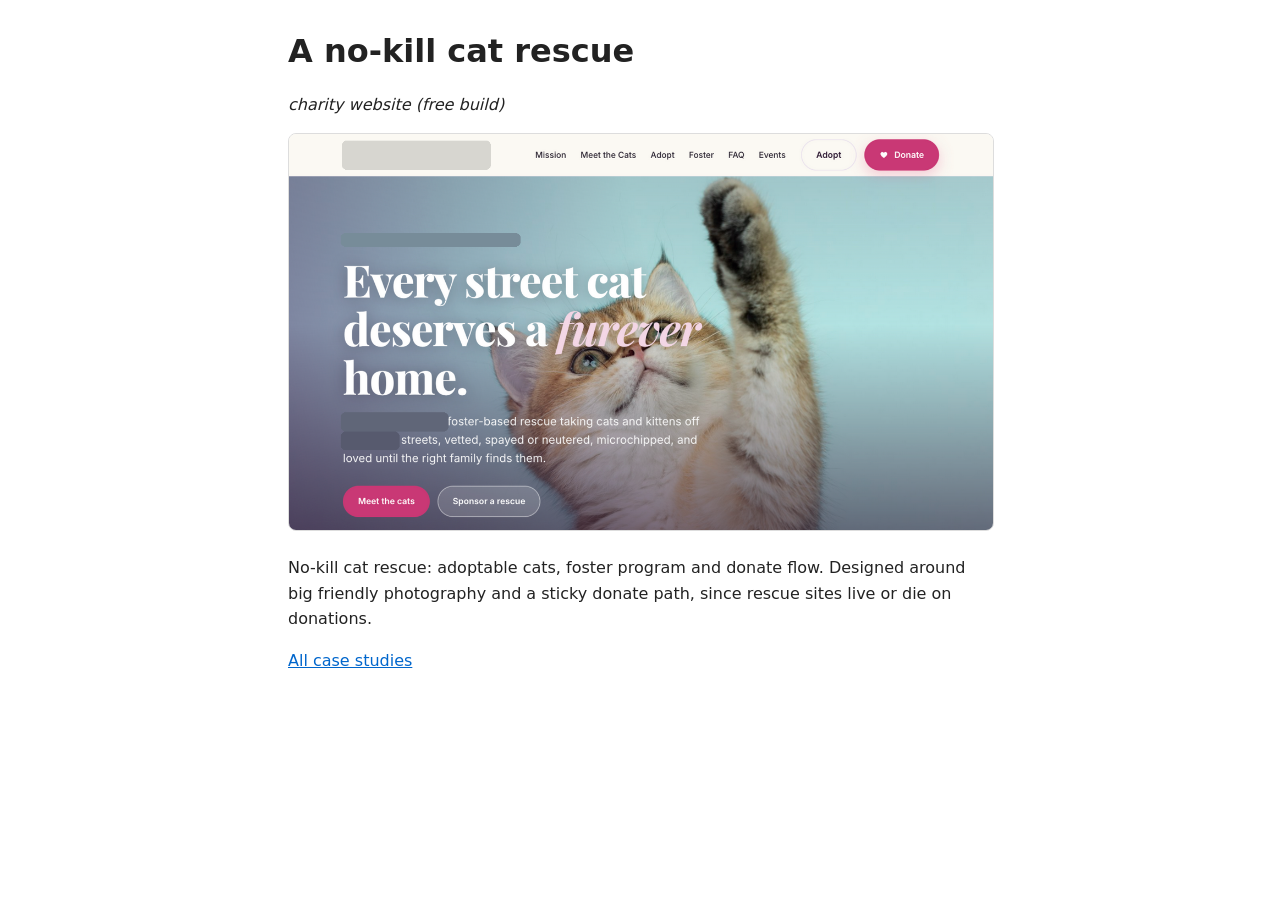
==== cat-rescue.html @ e1ff12c3 "Redeploy from the cleaned studio dist (no organization names or places)" ====
<!doctype html>
<html lang="en"><head><meta charset="utf-8"><meta name="viewport" content="width=device-width,initial-scale=1">
<title>A no-kill cat rescue</title><style>body{font:16px/1.6 -apple-system,system-ui,sans-serif;max-width:44rem;margin:2rem auto;padding:0 1rem;color:#222}img{max-width:100%;border-radius:8px;border:1px solid #ddd}a{color:#06c}h1,h2{line-height:1.2}li{margin:.3rem 0}</style></head>
<body><h1>A no-kill cat rescue</h1><p><em>charity website (free build)</em></p>
<img src="screenshots/cat-rescue.png" alt="A no-kill cat rescue screenshot"><p>No-kill cat rescue: adoptable cats, foster program and donate flow. Designed around big friendly photography and a sticky donate path, since rescue sites live or die on donations.</p><p><a href="index.html">All case studies</a></p></body></html>
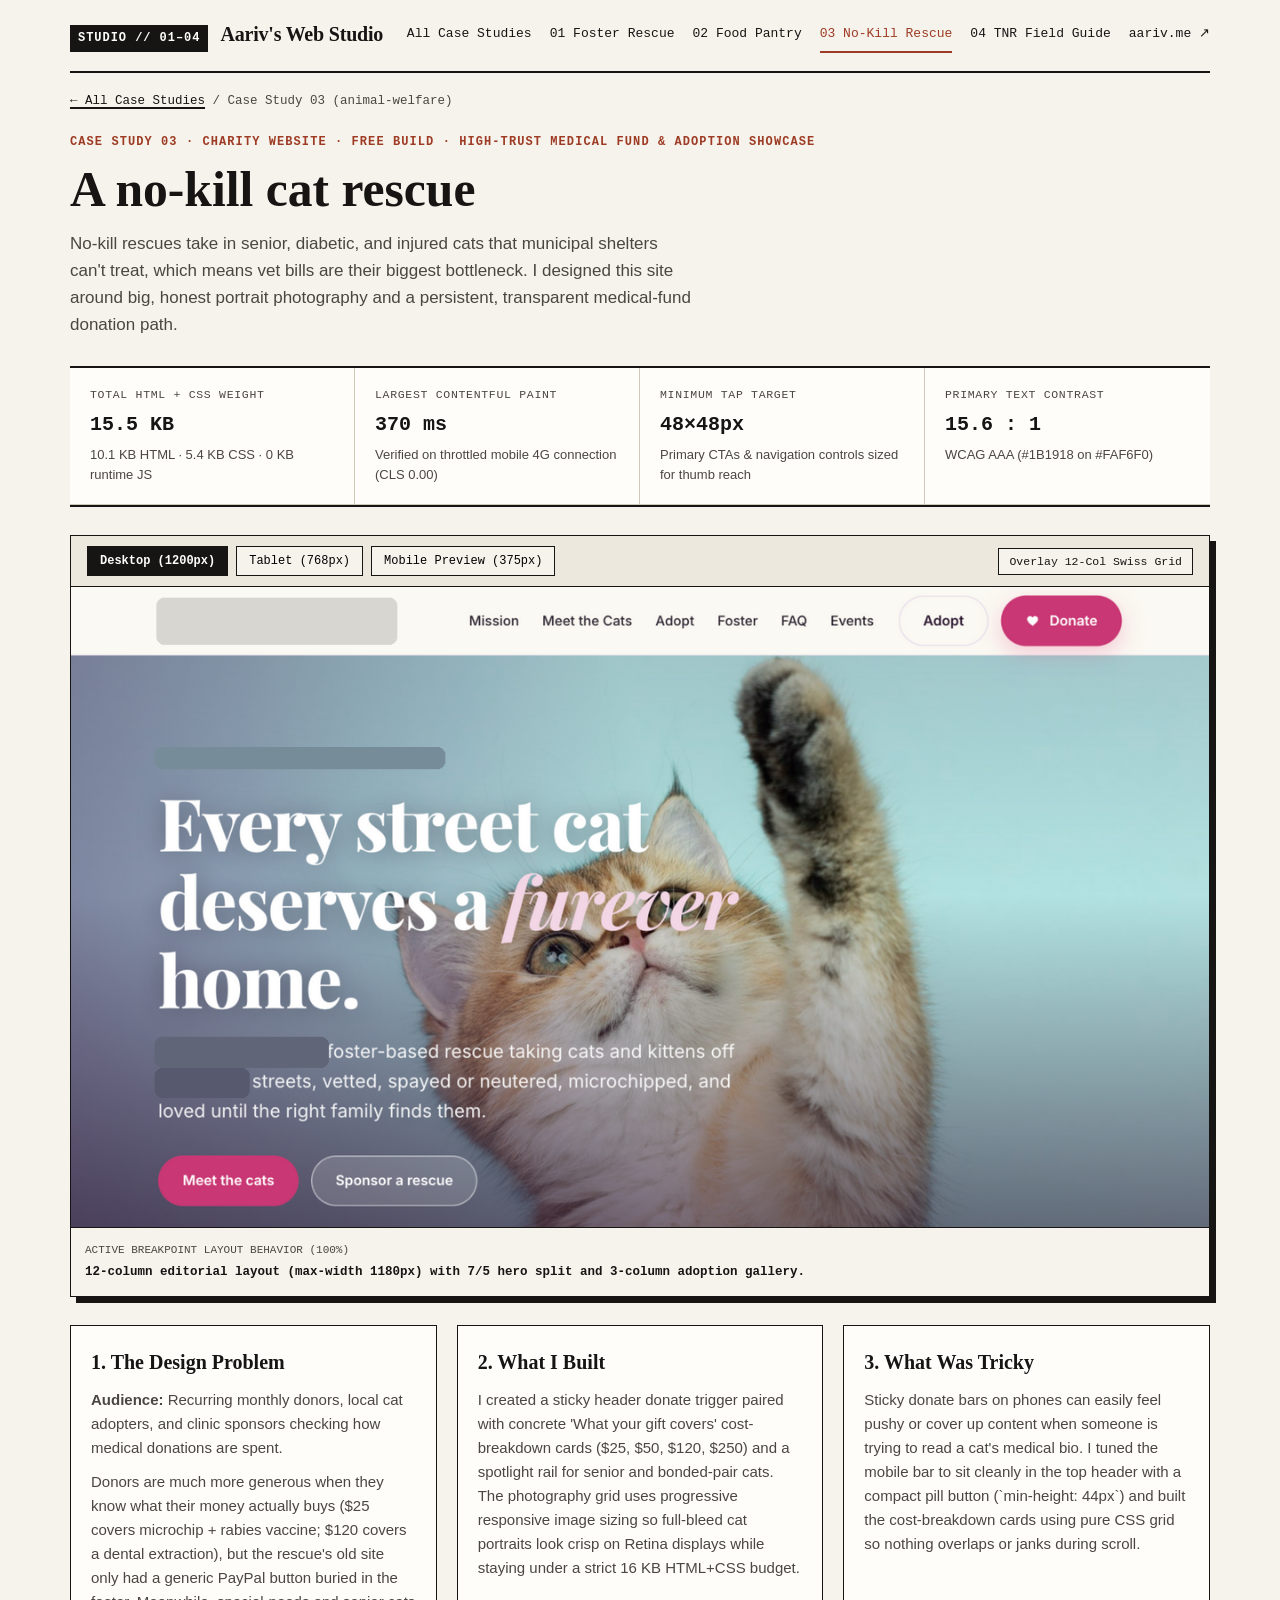
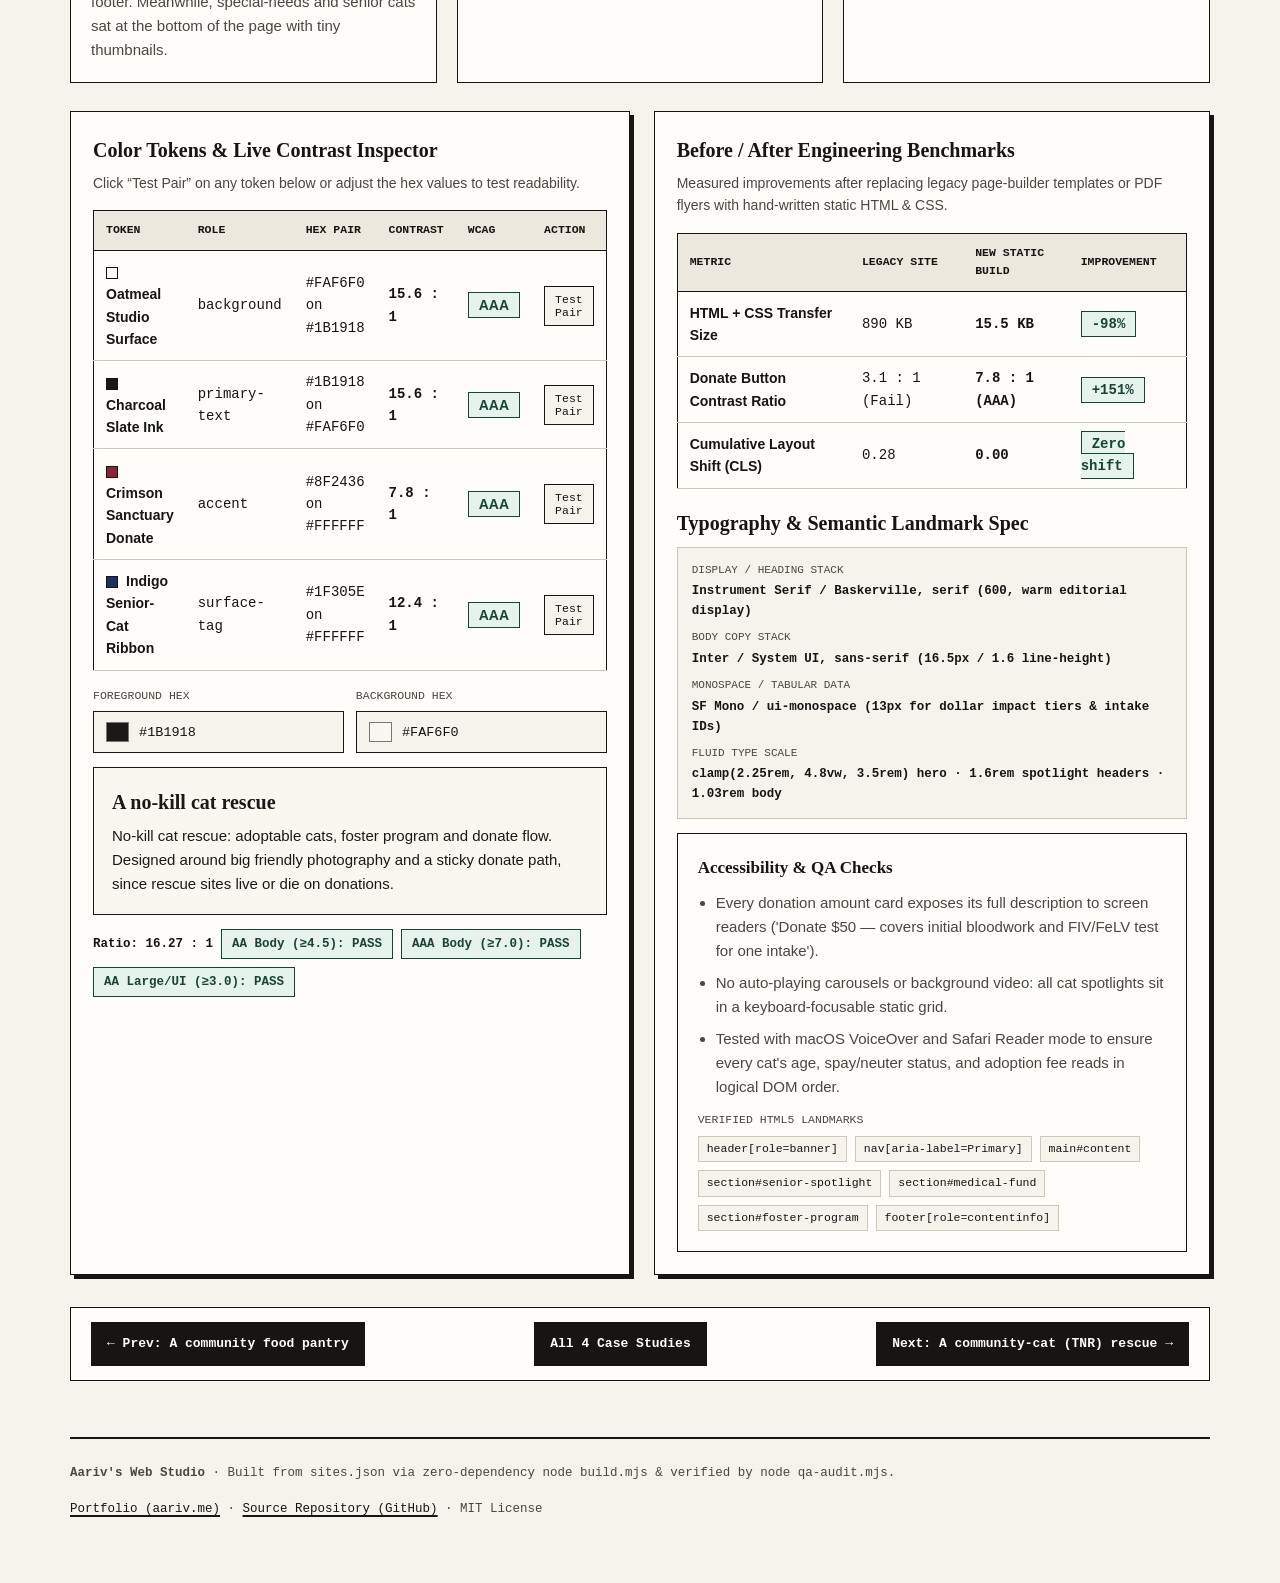
==== commit ee80cf7a: "Publish revamped case studies, Swiss editorial stylesheet, and interactive WCAG/viewport workbench" ====
--- a/cat-rescue.html
+++ b/cat-rescue.html
@@ -1,5 +1,253 @@
 <!doctype html>
-<html lang="en"><head><meta charset="utf-8"><meta name="viewport" content="width=device-width,initial-scale=1">
-<title>A no-kill cat rescue</title><style>body{font:16px/1.6 -apple-system,system-ui,sans-serif;max-width:44rem;margin:2rem auto;padding:0 1rem;color:#222}img{max-width:100%;border-radius:8px;border:1px solid #ddd}a{color:#06c}h1,h2{line-height:1.2}li{margin:.3rem 0}</style></head>
-<body><h1>A no-kill cat rescue</h1><p><em>charity website (free build)</em></p>
-<img src="screenshots/cat-rescue.png" alt="A no-kill cat rescue screenshot"><p>No-kill cat rescue: adoptable cats, foster program and donate flow. Designed around big friendly photography and a sticky donate path, since rescue sites live or die on donations.</p><p><a href="index.html">All case studies</a></p></body></html>+<html lang="en">
+<head>
+  <meta charset="utf-8">
+  <meta name="viewport" content="width=device-width,initial-scale=1">
+  <title>A no-kill cat rescue — Case Study 03 · Aariv's Web Studio</title>
+  <meta name="description" content="No-kill rescues take in senior, diabetic, and injured cats that municipal shelters can't treat, which means vet bills are their biggest bottleneck. I designed this site around big, honest portrait photography and a persistent, transparent medical-fund donation path.">
+  <link rel="stylesheet" href="styles.css">
+</head>
+<body>
+  <div class="shell">
+    <a class="skip-link" href="#content">Skip to main content</a>
+<header class="masthead" role="banner">
+  <a class="brand" href="index.html">
+    <span class="brand-mark">STUDIO // 01–04</span>
+    <span class="brand-name">Aariv's Web Studio</span>
+  </a>
+  <nav class="masthead-nav" aria-label="Primary">
+    <a href="index.html">All Case Studies</a>
+    <a href="foster-cat-rescue.html">01 Foster Rescue</a>
+    <a href="food-pantry.html">02 Food Pantry</a>
+    <a href="cat-rescue.html" aria-current="page">03 No-Kill Rescue</a>
+    <a href="community-cat-rescue.html">04 TNR Field Guide</a>
+    <a href="https://aariv.me">aariv.me ↗</a>
+  </nav>
+</header>
+    <main id="content">
+      <p class="breadcrumb"><a href="index.html">← All Case Studies</a> / Case Study 03 (animal-welfare)</p>
+
+      <header class="case-detail-hero">
+        <p class="eyebrow">Case Study 03 · Charity website · Free build · High-trust medical fund &amp; adoption showcase</p>
+        <h1>A no-kill cat rescue</h1>
+        <p class="hero-lead">No-kill rescues take in senior, diabetic, and injured cats that municipal shelters can't treat, which means vet bills are their biggest bottleneck. I designed this site around big, honest portrait photography and a persistent, transparent medical-fund donation path.</p>
+      </header>
+
+      <section class="standards-grid" aria-label="Case study performance metrics">
+        <div class="standard-cell">
+          <div class="standard-label">Total HTML + CSS Weight</div>
+          <div class="standard-value">15.5 KB</div>
+          <div class="standard-detail">10.1 KB HTML · 5.4 KB CSS · 0 KB runtime JS</div>
+        </div>
+        <div class="standard-cell">
+          <div class="standard-label">Largest Contentful Paint</div>
+          <div class="standard-value">370 ms</div>
+          <div class="standard-detail">Verified on throttled mobile 4G connection (CLS 0.00)</div>
+        </div>
+        <div class="standard-cell">
+          <div class="standard-label">Minimum Tap Target</div>
+          <div class="standard-value">48×48px</div>
+          <div class="standard-detail">Primary CTAs &amp; navigation controls sized for thumb reach</div>
+        </div>
+        <div class="standard-cell">
+          <div class="standard-label">Primary Text Contrast</div>
+          <div class="standard-value">15.6 : 1</div>
+          <div class="standard-detail">WCAG AAA (#1B1918 on #FAF6F0)</div>
+        </div>
+      </section>
+
+      <section class="showcase-frame" aria-label="Interactive responsive layout and screenshot inspector">
+        <div class="showcase-bar">
+          <div class="viewport-tabs" role="tablist" aria-label="Viewport breakpoint switcher" style="margin-bottom:0;">
+            <button type="button" class="vp-tab" role="tab" aria-selected="true" data-vp-mode="desktop" data-vp-width="100%" data-vp-spec="12-column editorial layout (max-width 1180px) with 7/5 hero split and 3-column adoption gallery.">Desktop (1200px)</button>
+            <button type="button" class="vp-tab" role="tab" aria-selected="false" data-vp-mode="tablet" data-vp-width="768px" data-vp-spec="2-column featured senior cats + 4-column impact tier strip (768px).">Tablet (768px)</button>
+            <button type="button" class="vp-tab" role="tab" aria-selected="false" data-vp-mode="mobile" data-vp-width="420px" data-vp-spec="1-column portrait cards (375px), 2×2 donation impact tier grid, persistent top donate button.">Mobile Preview (375px)</button>
+          </div>
+          <button type="button" class="preset-btn" id="toggleGridBtn" aria-pressed="false">Overlay 12-Col Swiss Grid</button>
+        </div>
+        <div class="showcase-stage" id="showcaseStage">
+          <img src="screenshots/cat-rescue.png" alt="Full interface screenshot of A no-kill cat rescue showing typography hierarchy and primary call to action" width="1200" height="750">
+          <div class="grid-overlay" id="gridOverlay" aria-hidden="true"><div class="grid-col"></div><div class="grid-col"></div><div class="grid-col"></div><div class="grid-col"></div><div class="grid-col"></div><div class="grid-col"></div><div class="grid-col"></div><div class="grid-col"></div><div class="grid-col"></div><div class="grid-col"></div><div class="grid-col"></div><div class="grid-col"></div></div>
+        </div>
+        <dl class="vp-readout" style="margin:0; border:0; border-top:1.5px solid var(--line-strong);">
+          <dt>Active Breakpoint Layout Behavior (<span id="vpOutWidth">100%</span>)</dt>
+          <dd id="vpOutSpec">12-column editorial layout (max-width 1180px) with 7/5 hero split and 3-column adoption gallery.</dd>
+        </dl>
+      </section>
+
+      <section class="notes-grid" aria-label="First-person engineering notes">
+        <article class="note-card">
+          <h2>1. The Design Problem</h2>
+          <p style="margin-bottom:10px;"><strong>Audience:</strong> Recurring monthly donors, local cat adopters, and clinic sponsors checking how medical donations are spent.</p>
+          <p>Donors are much more generous when they know what their money actually buys ($25 covers microchip + rabies vaccine; $120 covers a dental extraction), but the rescue's old site only had a generic PayPal button buried in the footer. Meanwhile, special-needs and senior cats sat at the bottom of the page with tiny thumbnails.</p>
+        </article>
+        <article class="note-card">
+          <h2>2. What I Built</h2>
+          <p>I created a sticky header donate trigger paired with concrete 'What your gift covers' cost-breakdown cards ($25, $50, $120, $250) and a spotlight rail for senior and bonded-pair cats. The photography grid uses progressive responsive image sizing so full-bleed cat portraits look crisp on Retina displays while staying under a strict 16 KB HTML+CSS budget.</p>
+        </article>
+        <article class="note-card">
+          <h2>3. What Was Tricky</h2>
+          <p>Sticky donate bars on phones can easily feel pushy or cover up content when someone is trying to read a cat's medical bio. I tuned the mobile bar to sit cleanly in the top header with a compact pill button (`min-height: 44px`) and built the cost-breakdown cards using pure CSS grid so nothing overlaps or janks during scroll.</p>
+        </article>
+      </section>
+
+      <section class="workbench-grid" aria-label="Typography, color tokens, and before/after engineering benchmarks">
+        <div class="panel">
+          <h3>Color Tokens &amp; Live Contrast Inspector</h3>
+          <p class="panel-sub">Click “Test Pair” on any token below or adjust the hex values to test readability.</p>
+          <table class="data-table" style="margin-bottom: 16px;">
+            <thead>
+              <tr>
+                <th>Token</th>
+                <th>Role</th>
+                <th>Hex Pair</th>
+                <th>Contrast</th>
+                <th>WCAG</th>
+                <th>Action</th>
+              </tr>
+            </thead>
+            <tbody>
+              <tr>
+      <td><span class="swatch-dot" style="background:#FAF6F0;vertical-align:middle;margin-right:8px;"></span><strong>Oatmeal Studio Surface</strong></td>
+      <td class="num">background</td>
+      <td class="num"><code>#FAF6F0</code> on <code>#1B1918</code></td>
+      <td class="num"><strong>15.6 : 1</strong></td>
+      <td><span class="wcag-badge wcag-pass">AAA</span></td>
+      <td><button type="button" class="preset-btn" data-preset-fg="#FAF6F0" data-preset-bg="#1B1918">Test Pair</button></td>
+    </tr>
+<tr>
+      <td><span class="swatch-dot" style="background:#1B1918;vertical-align:middle;margin-right:8px;"></span><strong>Charcoal Slate Ink</strong></td>
+      <td class="num">primary-text</td>
+      <td class="num"><code>#1B1918</code> on <code>#FAF6F0</code></td>
+      <td class="num"><strong>15.6 : 1</strong></td>
+      <td><span class="wcag-badge wcag-pass">AAA</span></td>
+      <td><button type="button" class="preset-btn" data-preset-fg="#1B1918" data-preset-bg="#FAF6F0">Test Pair</button></td>
+    </tr>
+<tr>
+      <td><span class="swatch-dot" style="background:#8F2436;vertical-align:middle;margin-right:8px;"></span><strong>Crimson Sanctuary Donate</strong></td>
+      <td class="num">accent</td>
+      <td class="num"><code>#8F2436</code> on <code>#FFFFFF</code></td>
+      <td class="num"><strong>7.8 : 1</strong></td>
+      <td><span class="wcag-badge wcag-pass">AAA</span></td>
+      <td><button type="button" class="preset-btn" data-preset-fg="#8F2436" data-preset-bg="#FFFFFF">Test Pair</button></td>
+    </tr>
+<tr>
+      <td><span class="swatch-dot" style="background:#1F305E;vertical-align:middle;margin-right:8px;"></span><strong>Indigo Senior-Cat Ribbon</strong></td>
+      <td class="num">surface-tag</td>
+      <td class="num"><code>#1F305E</code> on <code>#FFFFFF</code></td>
+      <td class="num"><strong>12.4 : 1</strong></td>
+      <td><span class="wcag-badge wcag-pass">AAA</span></td>
+      <td><button type="button" class="preset-btn" data-preset-fg="#1F305E" data-preset-bg="#FFFFFF">Test Pair</button></td>
+    </tr>
+            </tbody>
+          </table>
+
+          <div class="control-row">
+            <div>
+              <label class="field-label" for="fgColorHex">Foreground Hex</label>
+              <div class="color-input-wrap">
+                <input type="color" id="fgColorPicker" value="#1B1918" aria-label="Foreground color picker">
+                <input type="text" id="fgColorHex" value="#1B1918" maxlength="7">
+              </div>
+            </div>
+            <div>
+              <label class="field-label" for="bgColorHex">Background Hex</label>
+              <div class="color-input-wrap">
+                <input type="color" id="bgColorPicker" value="#FAF6F0" aria-label="Background color picker">
+                <input type="text" id="bgColorHex" value="#FAF6F0" maxlength="7">
+              </div>
+            </div>
+          </div>
+          <div class="contrast-preview" id="contrastPreview">
+            <div class="contrast-preview-title">A no-kill cat rescue</div>
+            <p class="contrast-preview-body">No-kill cat rescue: adoptable cats, foster program and donate flow. Designed around big friendly photography and a sticky donate path, since rescue sites live or die on donations.</p>
+          </div>
+          <div class="badge-row">
+            <strong>Ratio: <span id="contrastRatioOut">15.6 : 1</span></strong>
+            <span id="badgeAA" class="wcag-badge wcag-pass">AA Body (≥4.5): PASS</span>
+            <span id="badgeAAA" class="wcag-badge wcag-pass">AAA Body (≥7.0): PASS</span>
+            <span id="badgeLarge" class="wcag-badge wcag-pass">AA Large/UI (≥3.0): PASS</span>
+          </div>
+        </div>
+
+        <div class="panel">
+          <h3>Before / After Engineering Benchmarks</h3>
+          <p class="panel-sub">Measured improvements after replacing legacy page-builder templates or PDF flyers with hand-written static HTML &amp; CSS.</p>
+          <table class="data-table" style="margin-bottom: 18px;">
+            <thead>
+              <tr>
+                <th>Metric</th>
+                <th>Legacy Site</th>
+                <th>New Static Build</th>
+                <th>Improvement</th>
+              </tr>
+            </thead>
+            <tbody>
+              <tr>
+      <td><strong>HTML + CSS Transfer Size</strong></td>
+      <td class="num">890 KB</td>
+      <td class="num"><strong>15.5 KB</strong></td>
+      <td class="num"><span class="wcag-badge wcag-pass">-98%</span></td>
+    </tr>
+<tr>
+      <td><strong>Donate Button Contrast Ratio</strong></td>
+      <td class="num">3.1 : 1 (Fail)</td>
+      <td class="num"><strong>7.8 : 1 (AAA)</strong></td>
+      <td class="num"><span class="wcag-badge wcag-pass">+151%</span></td>
+    </tr>
+<tr>
+      <td><strong>Cumulative Layout Shift (CLS)</strong></td>
+      <td class="num">0.28</td>
+      <td class="num"><strong>0.00</strong></td>
+      <td class="num"><span class="wcag-badge wcag-pass">Zero shift</span></td>
+    </tr>
+            </tbody>
+          </table>
+
+          <h3>Typography &amp; Semantic Landmark Spec</h3>
+          <dl class="vp-readout" style="margin-top:8px;">
+            <dt>Display / Heading Stack</dt>
+            <dd>Instrument Serif / Baskerville, serif (600, warm editorial display)</dd>
+            <dt>Body Copy Stack</dt>
+            <dd>Inter / System UI, sans-serif (16.5px / 1.6 line-height)</dd>
+            <dt>Monospace / Tabular Data</dt>
+            <dd>SF Mono / ui-monospace (13px for dollar impact tiers &amp; intake IDs)</dd>
+            <dt>Fluid Type Scale</dt>
+            <dd>clamp(2.25rem, 4.8vw, 3.5rem) hero · 1.6rem spotlight headers · 1.03rem body</dd>
+          </dl>
+
+          <div class="note-card" style="margin-top:14px;">
+            <h2 style="font-size:17px;">Accessibility &amp; QA Checks</h2>
+            <ul>
+              <li>Every donation amount card exposes its full description to screen readers ('Donate $50 — covers initial bloodwork and FIV/FeLV test for one intake').</li>
+<li>No auto-playing carousels or background video: all cat spotlights sit in a keyboard-focusable static grid.</li>
+<li>Tested with macOS VoiceOver and Safari Reader mode to ensure every cat's age, spay/neuter status, and adoption fee reads in logical DOM order.</li>
+            </ul>
+            <div style="margin-top:12px;">
+              <span class="field-label">Verified HTML5 Landmarks</span>
+              <div class="swatches-row"><span class="swatch-chip"><code>header[role=banner]</code></span> <span class="swatch-chip"><code>nav[aria-label=Primary]</code></span> <span class="swatch-chip"><code>main#content</code></span> <span class="swatch-chip"><code>section#senior-spotlight</code></span> <span class="swatch-chip"><code>section#medical-fund</code></span> <span class="swatch-chip"><code>section#foster-program</code></span> <span class="swatch-chip"><code>footer[role=contentinfo]</code></span></div>
+            </div>
+          </div>
+        </div>
+      </section>
+
+      <nav class="case-footer" aria-label="Case study pagination" style="margin-top: 32px; border: 1.5px solid var(--line-strong);">
+        <a class="btn-spec" href="food-pantry.html">← Prev: A community food pantry</a>
+        <a class="btn-spec" href="index.html">All 4 Case Studies</a>
+        <a class="btn-spec" href="community-cat-rescue.html">Next: A community-cat (TNR) rescue →</a>
+      </nav>
+    </main>
+    <footer class="site-footer" role="contentinfo">
+  <div>
+    <strong>Aariv's Web Studio</strong> · Built from <code>sites.json</code> via zero-dependency <code>node build.mjs</code> &amp; verified by <code>node qa-audit.mjs</code>.
+  </div>
+  <div>
+    <a href="https://aariv.me">Portfolio (aariv.me)</a> ·
+    <a href="https://github.com/draarivpatel-ui/studio">Source Repository (GitHub)</a> ·
+    <span>MIT License</span>
+  </div>
+</footer>
+  </div>
+  <script src="inspector.js"></script>
+</body>
+</html>
--- a/styles.css
+++ b/styles.css
@@ -0,0 +1,731 @@
+/* Aariv's Web Studio — Tactile Swiss Editorial & Accessibility Workbench */
+:root {
+  --bg: #f6f3ec;
+  --surface: #fffdf9;
+  --surface-alt: #ede8dd;
+  --ink: #161514;
+  --ink-muted: #4a4742;
+  --line: #cfc8b8;
+  --line-strong: #161514;
+  --accent: #9e3b24;
+  --accent-ink: #ffffff;
+  --good: #184532;
+  --good-bg: #e6f2ec;
+  --warn-bg: #fdf0d5;
+  --warn-ink: #4a2c00;
+  --mono: "SF Mono", ui-monospace, Menlo, Consolas, monospace;
+  --sans: -apple-system, BlinkMacSystemFont, "Segoe UI", Roboto, sans-serif;
+  --serif: "Iowan Old Style", "Palatino Linotype", Baskerville, Georgia, serif;
+}
+
+* { box-sizing: border-box; margin: 0; padding: 0; }
+
+html { scroll-behavior: smooth; }
+
+body {
+  background: var(--bg);
+  color: var(--ink);
+  font-family: var(--sans);
+  font-size: 16px;
+  line-height: 1.6;
+  -webkit-font-smoothing: antialiased;
+}
+
+a {
+  color: var(--ink);
+  text-decoration-thickness: 1.5px;
+  text-underline-offset: 3px;
+}
+a:hover, a:focus-visible {
+  color: var(--accent);
+}
+
+.skip-link {
+  position: absolute;
+  left: -9999px;
+  top: 8px;
+  background: var(--ink);
+  color: var(--surface);
+  padding: 10px 16px;
+  font-family: var(--mono);
+  font-size: 13px;
+  z-index: 100;
+}
+.skip-link:focus { left: 12px; }
+
+.shell {
+  max-width: 1180px;
+  margin: 0 auto;
+  padding: 0 20px 64px;
+}
+
+/* Top Studio Masthead */
+.masthead {
+  border-bottom: 2px solid var(--line-strong);
+  padding: 18px 0;
+  display: flex;
+  flex-wrap: wrap;
+  justify-content: space-between;
+  align-items: center;
+  gap: 12px;
+}
+.brand {
+  display: flex;
+  align-items: baseline;
+  gap: 12px;
+  text-decoration: none;
+}
+.brand-mark {
+  font-family: var(--mono);
+  font-size: 12px;
+  font-weight: 700;
+  letter-spacing: 0.08em;
+  text-transform: uppercase;
+  background: var(--ink);
+  color: var(--surface);
+  padding: 4px 8px;
+}
+.brand-name {
+  font-family: var(--serif);
+  font-size: 20px;
+  font-weight: 700;
+  letter-spacing: -0.01em;
+}
+.masthead-nav {
+  display: flex;
+  flex-wrap: wrap;
+  gap: 18px;
+  font-family: var(--mono);
+  font-size: 13px;
+}
+.masthead-nav a {
+  text-decoration: none;
+  padding: 6px 0;
+  border-bottom: 2px solid transparent;
+}
+.masthead-nav a:hover, .masthead-nav a[aria-current="page"] {
+  border-bottom-color: var(--accent);
+  color: var(--accent);
+}
+
+/* Editorial Hero */
+.hero {
+  padding: 40px 0 32px;
+  border-bottom: 1px solid var(--line);
+  display: grid;
+  grid-template-columns: 1fr;
+  gap: 28px;
+}
+@media (min-width: 860px) {
+  .hero {
+    grid-template-columns: 7fr 5fr;
+    align-items: end;
+  }
+}
+.eyebrow {
+  font-family: var(--mono);
+  font-size: 12px;
+  text-transform: uppercase;
+  letter-spacing: 0.09em;
+  color: var(--accent);
+  font-weight: 700;
+  margin-bottom: 10px;
+}
+.hero h1 {
+  font-family: var(--serif);
+  font-size: clamp(2.1rem, 4.2vw, 3.35rem);
+  line-height: 1.1;
+  letter-spacing: -0.02em;
+  margin-bottom: 16px;
+}
+.hero-lead {
+  font-size: 17px;
+  color: var(--ink-muted);
+  max-width: 66ch;
+}
+.hero-aside {
+  background: var(--surface);
+  border: 1.5px solid var(--line-strong);
+  padding: 18px 20px;
+  box-shadow: 4px 4px 0 var(--line-strong);
+}
+.hero-aside-title {
+  font-family: var(--mono);
+  font-size: 12px;
+  text-transform: uppercase;
+  letter-spacing: 0.06em;
+  margin-bottom: 8px;
+  font-weight: 700;
+}
+.hero-aside p {
+  font-size: 14px;
+  color: var(--ink-muted);
+  margin-bottom: 10px;
+}
+.privacy-pill {
+  display: inline-block;
+  font-family: var(--mono);
+  font-size: 11.5px;
+  background: var(--warn-bg);
+  color: var(--warn-ink);
+  border: 1px solid var(--warn-ink);
+  padding: 4px 8px;
+  font-weight: 600;
+}
+
+/* Studio Standards Bar */
+.standards-grid {
+  display: grid;
+  grid-template-columns: repeat(auto-fit, minmax(220px, 1fr));
+  border-bottom: 2px solid var(--line-strong);
+  background: var(--surface);
+}
+.standard-cell {
+  padding: 18px 20px;
+  border-right: 1px solid var(--line);
+  border-bottom: 1px solid var(--line);
+}
+.standard-cell:last-child { border-right: none; }
+.standard-label {
+  font-family: var(--mono);
+  font-size: 11.5px;
+  text-transform: uppercase;
+  letter-spacing: 0.06em;
+  color: var(--ink-muted);
+}
+.standard-value {
+  font-family: var(--mono);
+  font-size: 20px;
+  font-weight: 700;
+  margin: 4px 0;
+  color: var(--ink);
+}
+.standard-detail {
+  font-size: 13px;
+  color: var(--ink-muted);
+}
+
+/* Section Headers */
+.section-head {
+  display: flex;
+  flex-wrap: wrap;
+  justify-content: space-between;
+  align-items: flex-end;
+  gap: 12px;
+  padding: 36px 0 18px;
+  border-bottom: 2px solid var(--line-strong);
+  margin-bottom: 24px;
+}
+.section-head h2 {
+  font-family: var(--serif);
+  font-size: clamp(1.55rem, 2.8vw, 2.15rem);
+  line-height: 1.15;
+}
+.section-meta {
+  font-family: var(--mono);
+  font-size: 12.5px;
+  color: var(--ink-muted);
+}
+
+/* Filter Controls */
+.filter-bar {
+  display: flex;
+  flex-wrap: wrap;
+  gap: 8px;
+  margin-bottom: 22px;
+  align-items: center;
+}
+.filter-btn {
+  font-family: var(--mono);
+  font-size: 12.5px;
+  padding: 8px 14px;
+  min-height: 40px;
+  border: 1.5px solid var(--line-strong);
+  background: var(--surface);
+  color: var(--ink);
+  cursor: pointer;
+  transition: transform 0.1s ease, background 0.15s ease;
+}
+.filter-btn:hover {
+  background: var(--surface-alt);
+}
+.filter-btn[aria-pressed="true"] {
+  background: var(--ink);
+  color: var(--surface);
+  font-weight: 700;
+}
+
+/* Case Study Grid */
+.case-grid {
+  display: grid;
+  grid-template-columns: 1fr;
+  gap: 28px;
+}
+@media (min-width: 840px) {
+  .case-grid {
+    grid-template-columns: repeat(2, 1fr);
+  }
+}
+.case-card {
+  background: var(--surface);
+  border: 1.5px solid var(--line-strong);
+  display: flex;
+  flex-direction: column;
+  justify-content: space-between;
+  box-shadow: 5px 5px 0 var(--line-strong);
+}
+.case-card[hidden] { display: none; }
+.case-card-top {
+  padding: 18px 20px 14px;
+  border-bottom: 1px solid var(--line);
+  display: flex;
+  justify-content: space-between;
+  align-items: baseline;
+  gap: 10px;
+}
+.case-index {
+  font-family: var(--mono);
+  font-size: 12px;
+  font-weight: 700;
+  background: var(--surface-alt);
+  padding: 3px 8px;
+  border: 1px solid var(--line-strong);
+}
+.case-kind {
+  font-family: var(--mono);
+  font-size: 11.5px;
+  color: var(--ink-muted);
+}
+.case-thumb-wrap {
+  position: relative;
+  border-bottom: 1px solid var(--line);
+  background: #e9e4d8;
+  overflow: hidden;
+  aspect-ratio: 16 / 10;
+}
+.case-thumb-wrap img {
+  width: 100%;
+  height: 100%;
+  object-fit: cover;
+  object-position: top center;
+  display: block;
+}
+.case-body {
+  padding: 20px;
+  flex: 1;
+  display: flex;
+  flex-direction: column;
+  gap: 12px;
+}
+.case-body h3 {
+  font-family: var(--serif);
+  font-size: 23px;
+  line-height: 1.2;
+}
+.case-body h3 a {
+  text-decoration: none;
+}
+.case-body h3 a:hover {
+  text-decoration: underline;
+  color: var(--accent);
+}
+.case-summary {
+  font-size: 15px;
+  color: var(--ink-muted);
+}
+.swatches-row {
+  display: flex;
+  flex-wrap: wrap;
+  gap: 8px;
+  margin-top: 4px;
+}
+.swatch-chip {
+  display: inline-flex;
+  align-items: center;
+  gap: 6px;
+  font-family: var(--mono);
+  font-size: 11.5px;
+  padding: 3px 8px;
+  border: 1px solid var(--line);
+  background: var(--bg);
+}
+.swatch-dot {
+  width: 12px;
+  height: 12px;
+  border: 1px solid var(--ink);
+  display: inline-block;
+}
+.case-metrics-strip {
+  display: grid;
+  grid-template-columns: repeat(3, 1fr);
+  border-top: 1px solid var(--line);
+  background: var(--bg);
+  font-family: var(--mono);
+  font-size: 12px;
+}
+.metric-cell {
+  padding: 10px 12px;
+  border-right: 1px solid var(--line);
+}
+.metric-cell:last-child { border-right: none; }
+.metric-cell span {
+  display: block;
+  font-size: 10.5px;
+  color: var(--ink-muted);
+  text-transform: uppercase;
+}
+.metric-cell strong {
+  font-size: 13.5px;
+  color: var(--ink);
+}
+.case-footer {
+  padding: 14px 20px;
+  border-top: 1.5px solid var(--line-strong);
+  background: var(--surface);
+  display: flex;
+  justify-content: space-between;
+  align-items: center;
+}
+.btn-spec {
+  display: inline-flex;
+  align-items: center;
+  gap: 8px;
+  font-family: var(--mono);
+  font-size: 13px;
+  font-weight: 700;
+  text-decoration: none;
+  background: var(--ink);
+  color: var(--surface);
+  padding: 10px 16px;
+  min-height: 44px;
+}
+.btn-spec:hover, .btn-spec:focus-visible {
+  background: var(--accent);
+  color: var(--accent-ink);
+}
+
+/* Interactive Workbench Panels */
+.workbench-grid {
+  display: grid;
+  grid-template-columns: 1fr;
+  gap: 24px;
+}
+@media (min-width: 920px) {
+  .workbench-grid {
+    grid-template-columns: 1fr 1fr;
+  }
+}
+.panel {
+  background: var(--surface);
+  border: 1.5px solid var(--line-strong);
+  padding: 22px;
+  box-shadow: 4px 4px 0 var(--line-strong);
+}
+.panel h3 {
+  font-family: var(--serif);
+  font-size: 20px;
+  margin-bottom: 6px;
+}
+.panel-sub {
+  font-size: 14px;
+  color: var(--ink-muted);
+  margin-bottom: 16px;
+}
+.control-row {
+  display: grid;
+  grid-template-columns: 1fr 1fr;
+  gap: 12px;
+  margin-bottom: 14px;
+}
+.field-label {
+  display: block;
+  font-family: var(--mono);
+  font-size: 11.5px;
+  text-transform: uppercase;
+  margin-bottom: 6px;
+  color: var(--ink-muted);
+}
+.color-input-wrap {
+  display: flex;
+  align-items: center;
+  gap: 8px;
+  border: 1.5px solid var(--line-strong);
+  padding: 6px 10px;
+  background: var(--bg);
+}
+.color-input-wrap input[type="color"] {
+  width: 32px;
+  height: 28px;
+  border: none;
+  background: none;
+  cursor: pointer;
+}
+.color-input-wrap input[type="text"] {
+  font-family: var(--mono);
+  font-size: 13.5px;
+  border: none;
+  background: transparent;
+  color: var(--ink);
+  width: 100%;
+}
+.preset-strip {
+  display: flex;
+  flex-wrap: wrap;
+  gap: 6px;
+  margin-bottom: 16px;
+}
+.preset-btn {
+  font-family: var(--mono);
+  font-size: 11.5px;
+  padding: 6px 10px;
+  border: 1px solid var(--line-strong);
+  background: var(--bg);
+  color: var(--ink);
+  cursor: pointer;
+}
+.preset-btn:hover { background: var(--surface-alt); }
+
+.contrast-preview {
+  border: 1.5px solid var(--line-strong);
+  padding: 18px;
+  margin-bottom: 14px;
+  transition: background 0.15s ease, color 0.15s ease;
+}
+.contrast-preview-title {
+  font-family: var(--serif);
+  font-size: 20px;
+  font-weight: 700;
+  margin-bottom: 6px;
+}
+.contrast-preview-body {
+  font-size: 15px;
+}
+.badge-row {
+  display: flex;
+  flex-wrap: wrap;
+  gap: 8px;
+  align-items: center;
+  font-family: var(--mono);
+  font-size: 12.5px;
+}
+.wcag-badge {
+  padding: 4px 10px;
+  border: 1px solid var(--line-strong);
+  font-weight: 700;
+}
+.wcag-pass {
+  background: var(--good-bg);
+  color: var(--good);
+  border-color: var(--good);
+}
+.wcag-fail {
+  background: #fde8e8;
+  color: #7d1a1a;
+  border-color: #7d1a1a;
+}
+
+/* Viewport & Audit Table */
+.viewport-tabs {
+  display: flex;
+  gap: 8px;
+  margin-bottom: 14px;
+  flex-wrap: wrap;
+}
+.vp-tab {
+  font-family: var(--mono);
+  font-size: 12px;
+  padding: 7px 12px;
+  border: 1.5px solid var(--line-strong);
+  background: var(--bg);
+  cursor: pointer;
+}
+.vp-tab[aria-selected="true"] {
+  background: var(--ink);
+  color: var(--surface);
+  font-weight: 700;
+}
+.vp-readout {
+  background: var(--bg);
+  border: 1px solid var(--line);
+  padding: 14px;
+  font-family: var(--mono);
+  font-size: 12.5px;
+  margin-bottom: 14px;
+}
+.vp-readout dt {
+  color: var(--ink-muted);
+  font-size: 11px;
+  text-transform: uppercase;
+  margin-top: 8px;
+}
+.vp-readout dt:first-child { margin-top: 0; }
+.vp-readout dd {
+  color: var(--ink);
+  font-weight: 600;
+  margin-top: 2px;
+}
+
+.data-table {
+  width: 100%;
+  border-collapse: collapse;
+  font-size: 14px;
+  background: var(--surface);
+  border: 1.5px solid var(--line-strong);
+}
+.data-table th, .data-table td {
+  padding: 10px 12px;
+  border-bottom: 1px solid var(--line);
+  text-align: left;
+}
+.data-table th {
+  font-family: var(--mono);
+  font-size: 11.5px;
+  text-transform: uppercase;
+  background: var(--surface-alt);
+  border-bottom: 1.5px solid var(--line-strong);
+}
+.data-table td.num {
+  font-family: var(--mono);
+  font-variant-numeric: tabular-nums;
+}
+
+/* Case Study Detail Page */
+.breadcrumb {
+  font-family: var(--mono);
+  font-size: 12.5px;
+  padding: 18px 0 0;
+  color: var(--ink-muted);
+}
+.case-detail-hero {
+  padding: 22px 0 28px;
+  border-bottom: 2px solid var(--line-strong);
+}
+.case-detail-hero h1 {
+  font-family: var(--serif);
+  font-size: clamp(2rem, 4vw, 3.1rem);
+  line-height: 1.12;
+  margin: 8px 0 12px;
+}
+.showcase-frame {
+  margin: 28px 0;
+  background: var(--surface);
+  border: 1.5px solid var(--line-strong);
+  box-shadow: 6px 6px 0 var(--line-strong);
+  overflow: hidden;
+}
+.showcase-bar {
+  padding: 10px 16px;
+  background: var(--surface-alt);
+  border-bottom: 1.5px solid var(--line-strong);
+  display: flex;
+  flex-wrap: wrap;
+  justify-content: space-between;
+  align-items: center;
+  gap: 10px;
+  font-family: var(--mono);
+  font-size: 12px;
+}
+.showcase-stage {
+  position: relative;
+  background: #e5dfd3;
+  transition: max-width 0.25s ease;
+  margin: 0 auto;
+}
+.showcase-stage img {
+  width: 100%;
+  height: auto;
+  display: block;
+}
+.grid-overlay {
+  position: absolute;
+  inset: 0;
+  pointer-events: none;
+  display: grid;
+  grid-template-columns: repeat(12, 1fr);
+  gap: 12px;
+  padding: 0 16px;
+  opacity: 0;
+  transition: opacity 0.2s ease;
+}
+.grid-overlay.active { opacity: 1; }
+.grid-col {
+  background: rgba(158, 59, 36, 0.14);
+  border-left: 1px dashed rgba(158, 59, 36, 0.45);
+  border-right: 1px dashed rgba(158, 59, 36, 0.45);
+}
+
+.notes-grid {
+  display: grid;
+  grid-template-columns: 1fr;
+  gap: 20px;
+  margin: 28px 0;
+}
+@media (min-width: 860px) {
+  .notes-grid {
+    grid-template-columns: repeat(3, 1fr);
+  }
+}
+.note-card {
+  background: var(--surface);
+  border: 1.5px solid var(--line-strong);
+  padding: 20px;
+}
+.note-card h2 {
+  font-family: var(--serif);
+  font-size: 20px;
+  margin-bottom: 10px;
+}
+.note-card p, .note-card li {
+  font-size: 15px;
+  color: var(--ink-muted);
+}
+.note-card ul {
+  padding-left: 18px;
+  display: flex;
+  flex-direction: column;
+  gap: 8px;
+}
+
+.tools-grid {
+  display: grid;
+  grid-template-columns: repeat(auto-fit, minmax(250px, 1fr));
+  gap: 18px;
+}
+.tool-card {
+  background: var(--surface);
+  border: 1.5px solid var(--line-strong);
+  padding: 18px;
+  display: flex;
+  flex-direction: column;
+  justify-content: space-between;
+  gap: 10px;
+}
+.tool-stack {
+  font-family: var(--mono);
+  font-size: 11px;
+  color: var(--accent);
+  text-transform: uppercase;
+  letter-spacing: 0.05em;
+  font-weight: 700;
+}
+.tool-card h3 {
+  font-family: var(--serif);
+  font-size: 19px;
+}
+.tool-card p {
+  font-size: 14px;
+  color: var(--ink-muted);
+}
+
+.site-footer {
+  margin-top: 56px;
+  padding-top: 24px;
+  border-top: 2px solid var(--line-strong);
+  display: flex;
+  flex-wrap: wrap;
+  justify-content: space-between;
+  gap: 16px;
+  font-family: var(--mono);
+  font-size: 12.5px;
+  color: var(--ink-muted);
+}
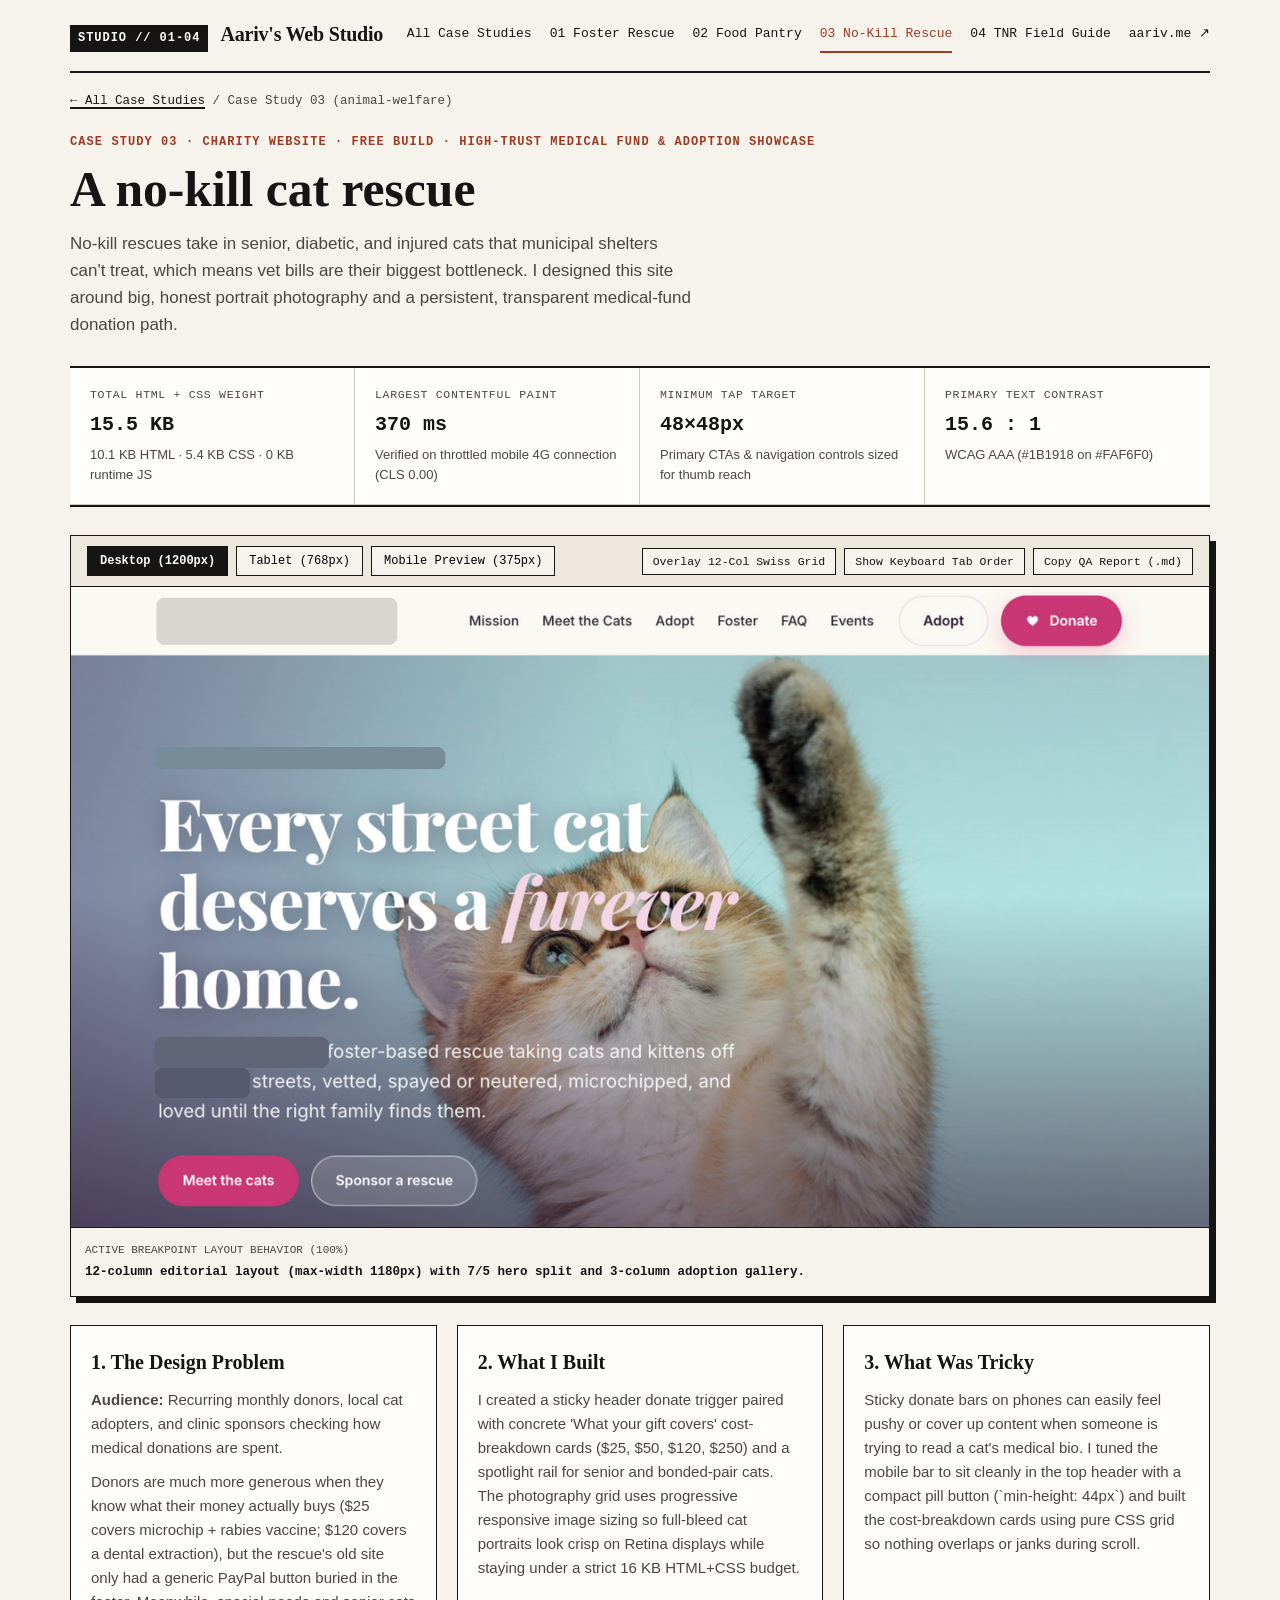
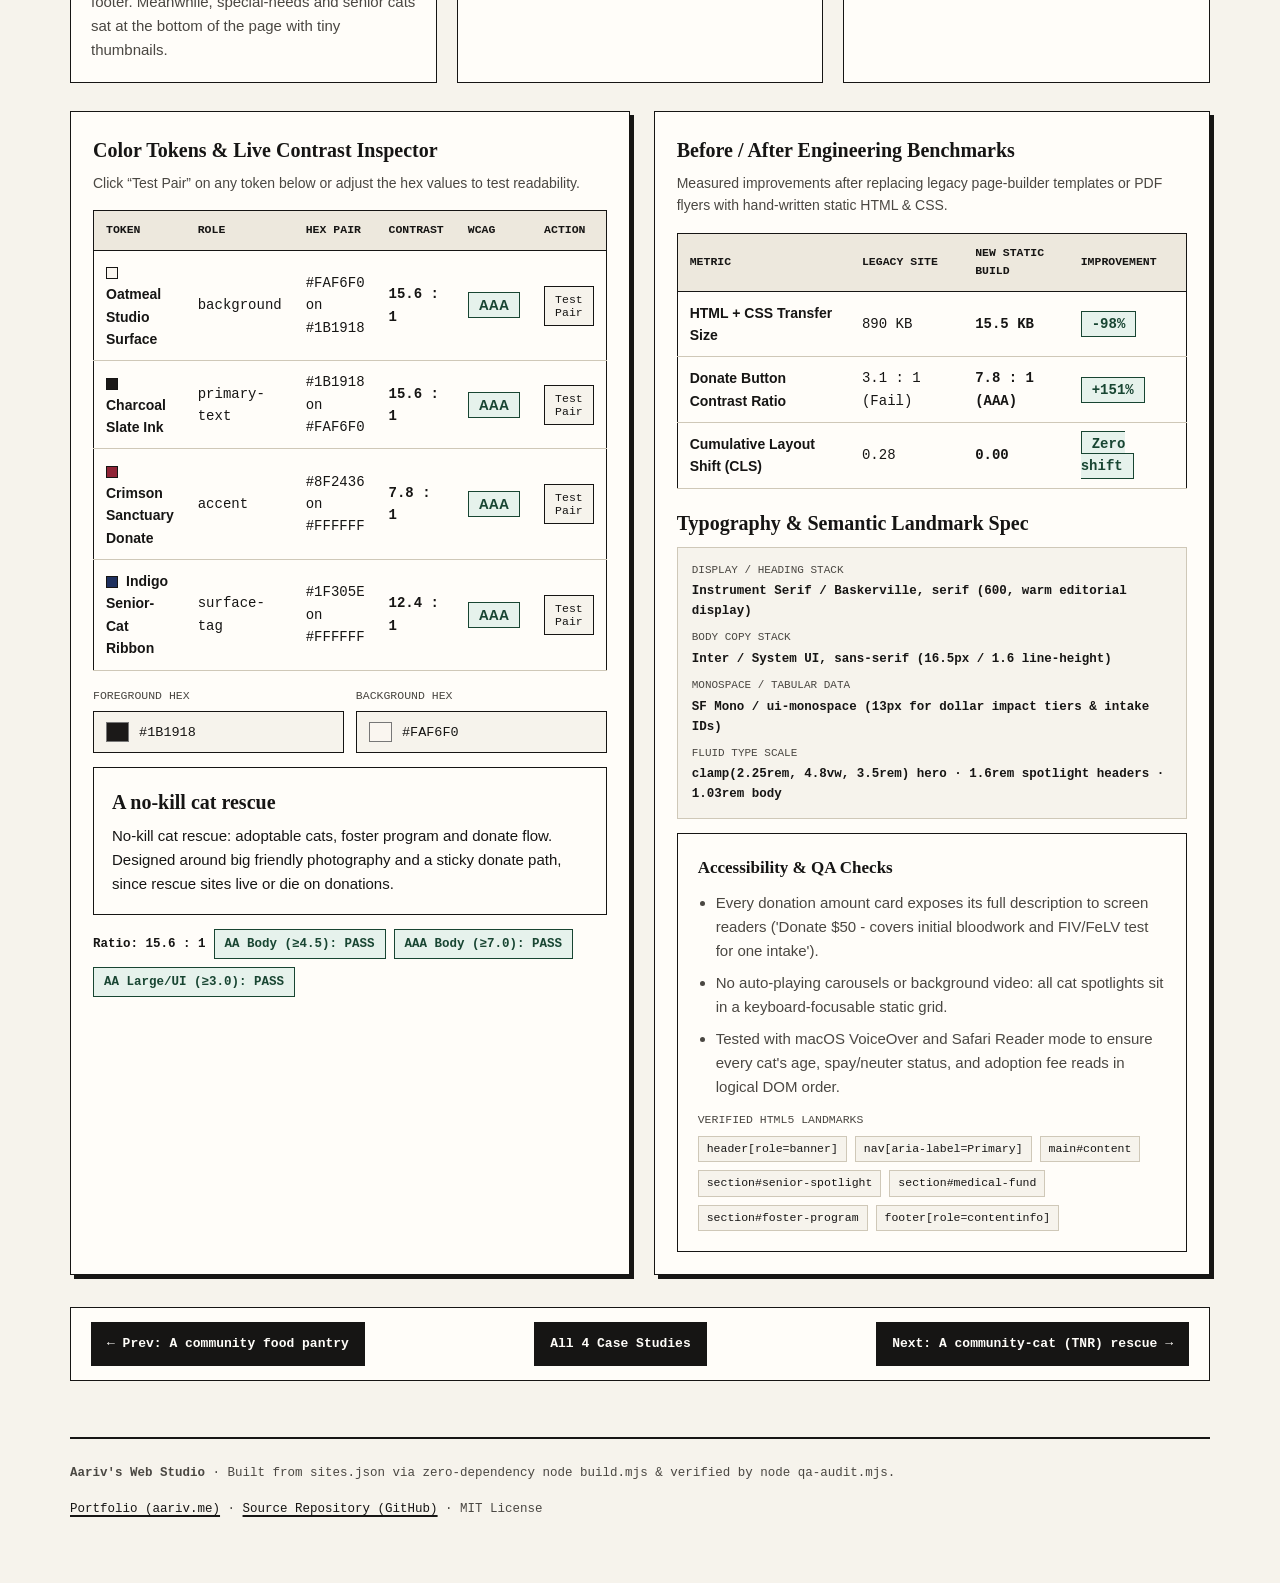
==== commit ff620f2b: "Deploy updated studio showcase with keyboard tab-order highlighter and QA report exporter" ====
--- a/cat-rescue.html
+++ b/cat-rescue.html
@@ -3,7 +3,7 @@
 <head>
   <meta charset="utf-8">
   <meta name="viewport" content="width=device-width,initial-scale=1">
-  <title>A no-kill cat rescue — Case Study 03 · Aariv's Web Studio</title>
+  <title>A no-kill cat rescue - Case Study 03 · Aariv's Web Studio</title>
   <meta name="description" content="No-kill rescues take in senior, diabetic, and injured cats that municipal shelters can't treat, which means vet bills are their biggest bottleneck. I designed this site around big, honest portrait photography and a persistent, transparent medical-fund donation path.">
   <link rel="stylesheet" href="styles.css">
 </head>
@@ -12,7 +12,7 @@
     <a class="skip-link" href="#content">Skip to main content</a>
 <header class="masthead" role="banner">
   <a class="brand" href="index.html">
-    <span class="brand-mark">STUDIO // 01–04</span>
+    <span class="brand-mark">STUDIO // 01-04</span>
     <span class="brand-name">Aariv's Web Studio</span>
   </a>
   <nav class="masthead-nav" aria-label="Primary">
@@ -63,7 +63,7 @@
             <button type="button" class="vp-tab" role="tab" aria-selected="false" data-vp-mode="tablet" data-vp-width="768px" data-vp-spec="2-column featured senior cats + 4-column impact tier strip (768px).">Tablet (768px)</button>
             <button type="button" class="vp-tab" role="tab" aria-selected="false" data-vp-mode="mobile" data-vp-width="420px" data-vp-spec="1-column portrait cards (375px), 2×2 donation impact tier grid, persistent top donate button.">Mobile Preview (375px)</button>
           </div>
-          <button type="button" class="preset-btn" id="toggleGridBtn" aria-pressed="false">Overlay 12-Col Swiss Grid</button>
+          <div style="display:flex;gap:8px;flex-wrap:wrap;"><button type="button" class="preset-btn" id="toggleGridBtn" aria-pressed="false">Overlay 12-Col Swiss Grid</button><button type="button" class="preset-btn" id="toggleTabOrderBtn" aria-pressed="false">Show Keyboard Tab Order</button><button type="button" class="preset-btn" id="copyAuditReportBtn">Copy QA Report (.md)</button></div>
         </div>
         <div class="showcase-stage" id="showcaseStage">
           <img src="screenshots/cat-rescue.png" alt="Full interface screenshot of A no-kill cat rescue showing typography hierarchy and primary call to action" width="1200" height="750">
@@ -219,7 +219,7 @@
           <div class="note-card" style="margin-top:14px;">
             <h2 style="font-size:17px;">Accessibility &amp; QA Checks</h2>
             <ul>
-              <li>Every donation amount card exposes its full description to screen readers ('Donate $50 — covers initial bloodwork and FIV/FeLV test for one intake').</li>
+              <li>Every donation amount card exposes its full description to screen readers ('Donate $50 - covers initial bloodwork and FIV/FeLV test for one intake').</li>
 <li>No auto-playing carousels or background video: all cat spotlights sit in a keyboard-focusable static grid.</li>
 <li>Tested with macOS VoiceOver and Safari Reader mode to ensure every cat's age, spay/neuter status, and adoption fee reads in logical DOM order.</li>
             </ul>
--- a/styles.css
+++ b/styles.css
@@ -1,4 +1,4 @@
-/* Aariv's Web Studio — Tactile Swiss Editorial & Accessibility Workbench */
+/* Aariv's Web Studio - Tactile Swiss Editorial & Accessibility Workbench */
 :root {
   --bg: #f6f3ec;
   --surface: #fffdf9;
@@ -518,6 +518,18 @@
   color: var(--good);
   border-color: var(--good);
 }
+.tab-stop-badge {
+  display: inline-block;
+  margin-left: 6px;
+  padding: 1px 5px;
+  font-family: var(--font-mono);
+  font-size: 11px;
+  font-weight: 700;
+  background: #1F1A17;
+  color: #FBF8F3;
+  border-radius: 3px;
+  vertical-align: middle;
+}
 .wcag-fail {
   background: #fde8e8;
   color: #7d1a1a;
